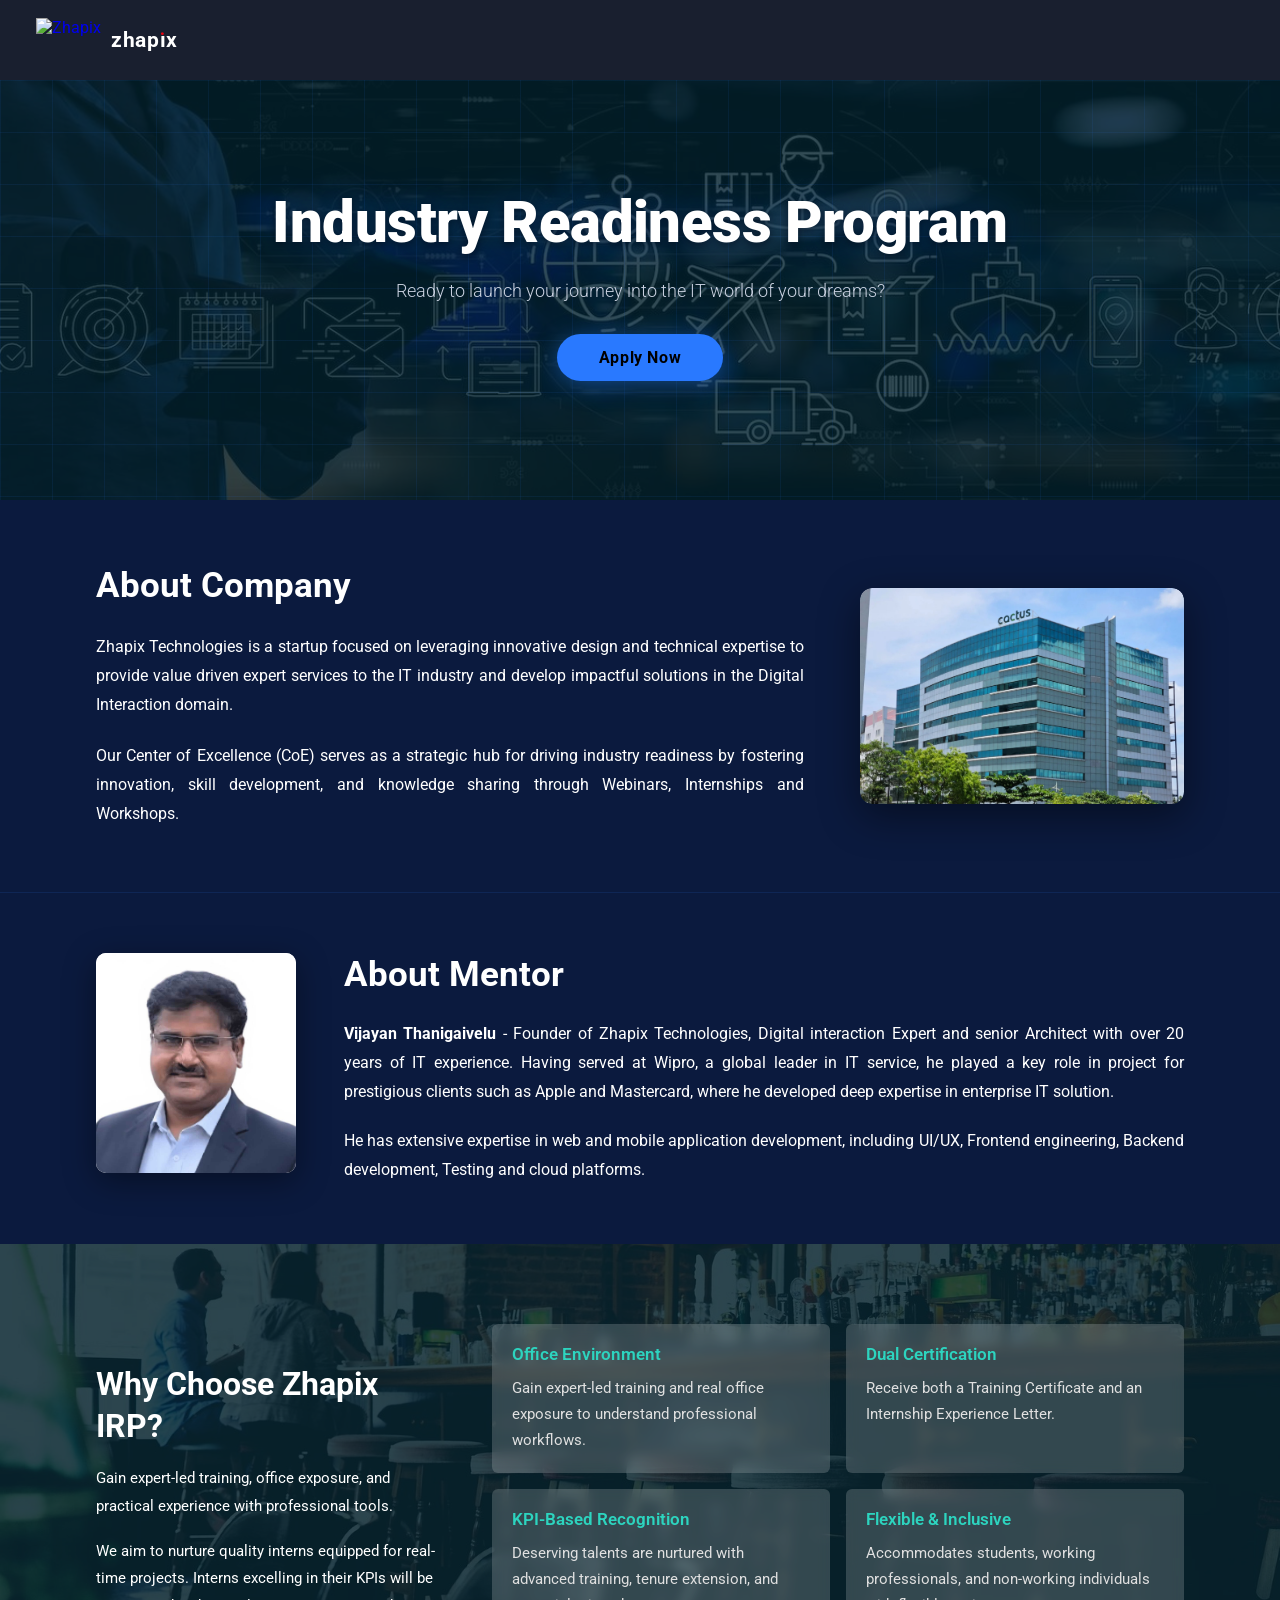
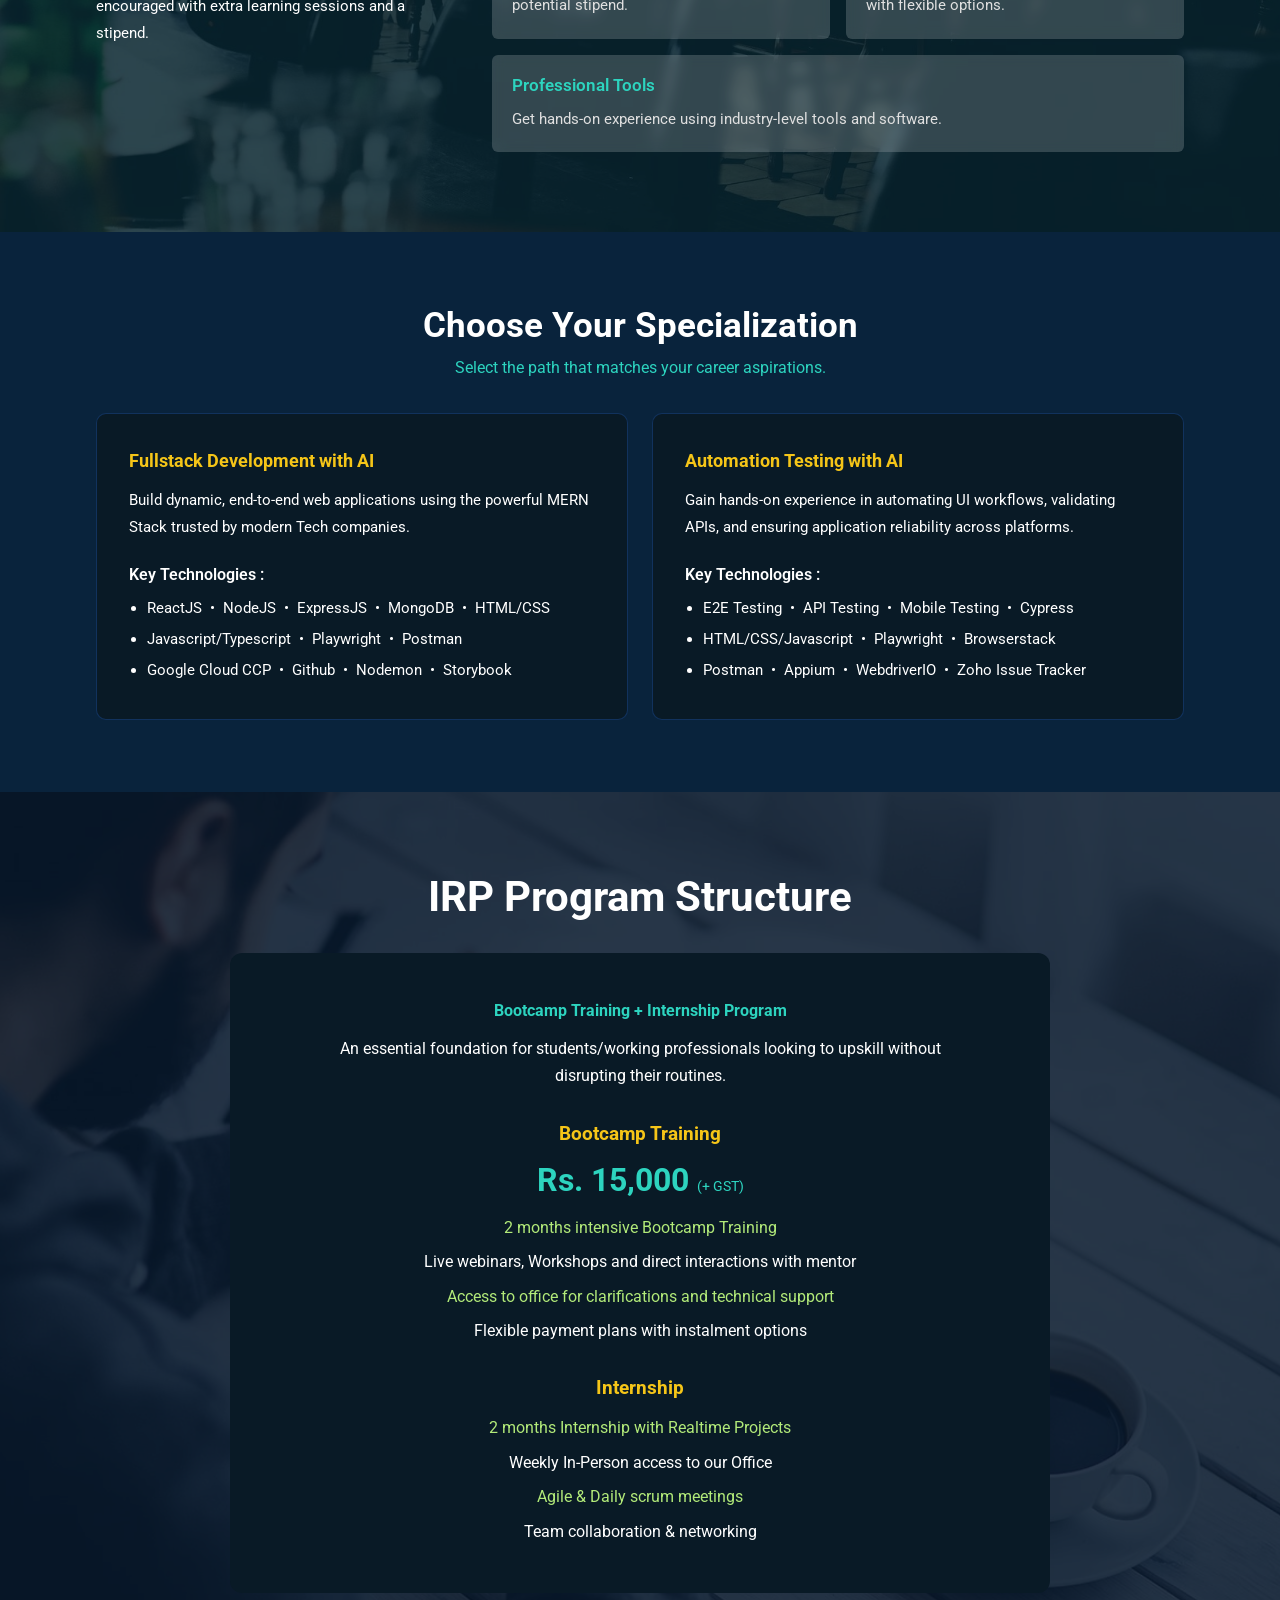
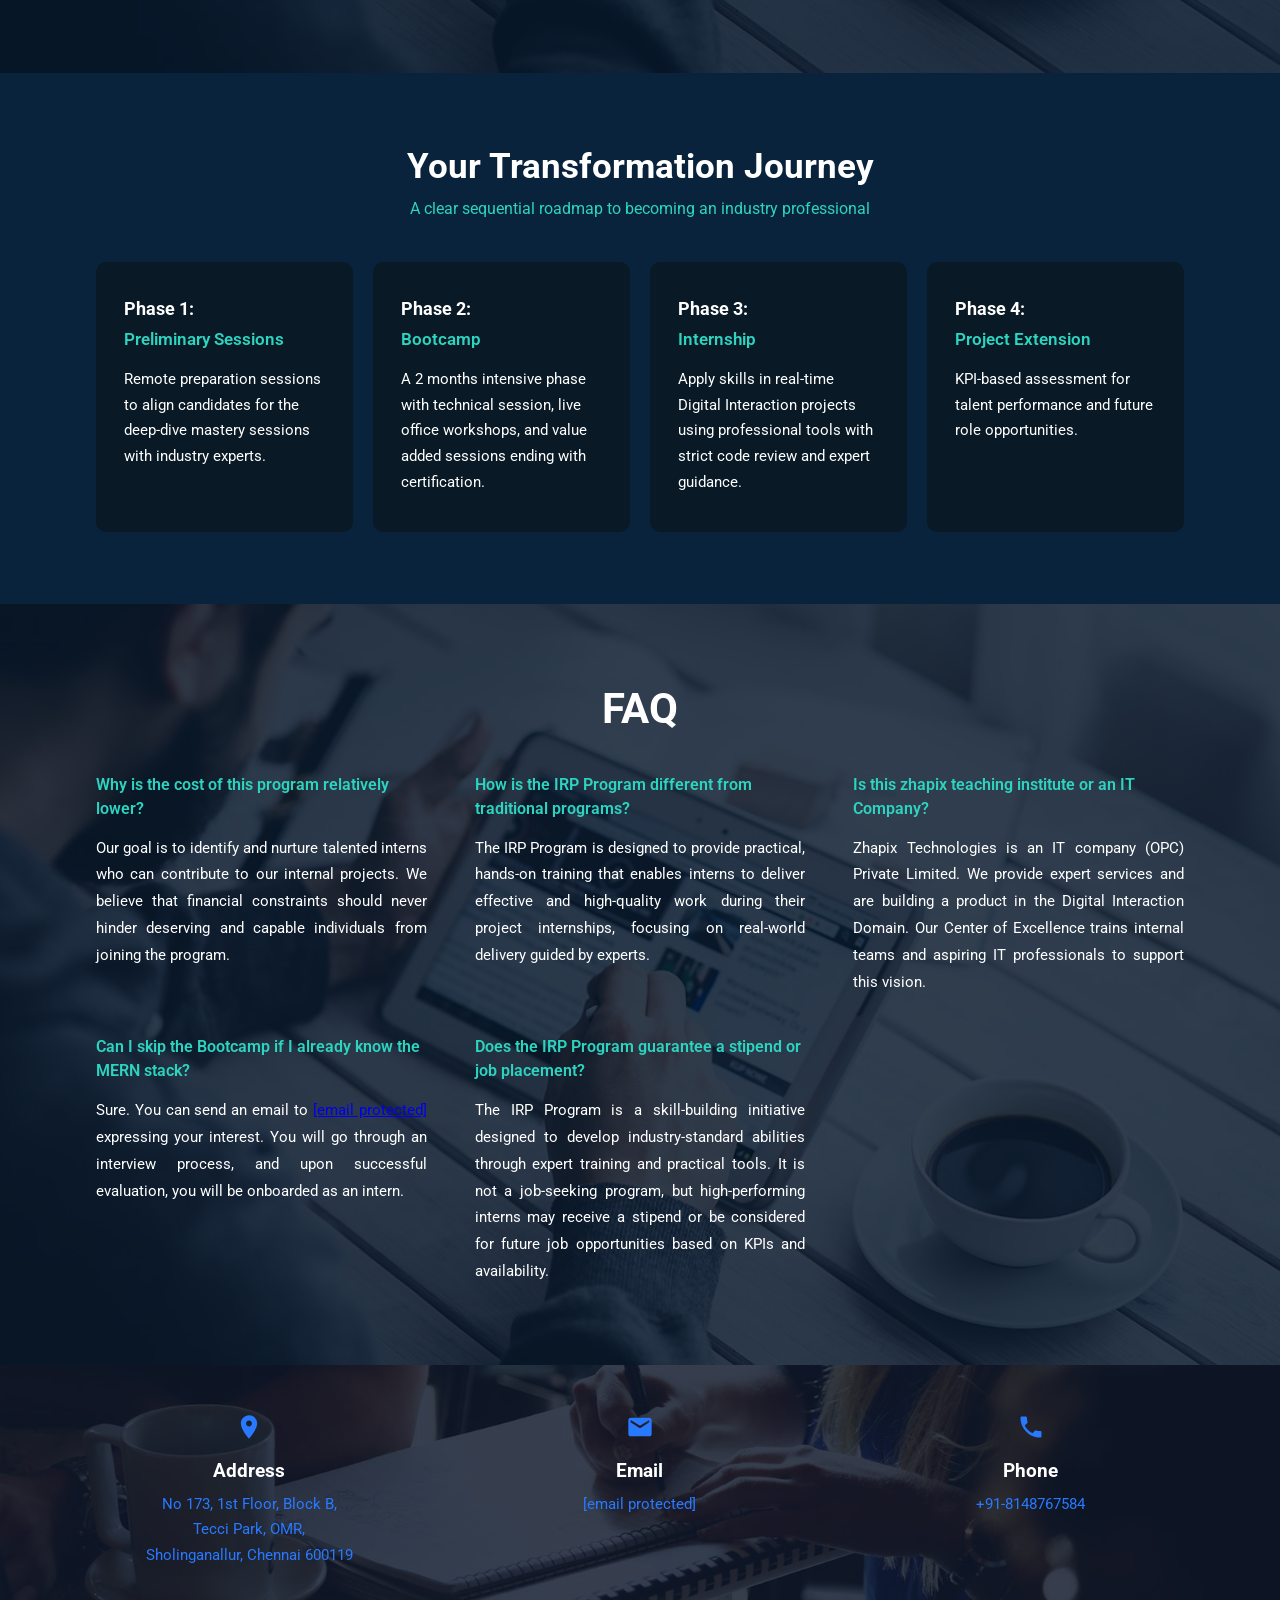
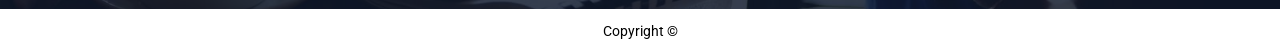
==== industry-readiness-local.html @ 176d6eee "added forms and login button" ====
<!DOCTYPE html>
<html lang="en">
<head>
  <meta charset="UTF-8" />
  <meta name="viewport" content="width=device-width, initial-scale=1.0"/>
  <title>Industry Readiness Program – Zhapix</title>
  <link href="https://fonts.googleapis.com/css2?family=Roboto:wght@300;400;700;900&display=swap" rel="stylesheet"/>
  <style>
    *, *::before, *::after { box-sizing: border-box; margin: 0; padding: 0; }

    :root {
      --blue:        #2979FF;
      --blue-dark:   #1a5fd4;
      --blue-glow:   rgba(41, 121, 255, 0.45);
      --white:       #ffffff;
      --grey:        #c8d0df;
      --black:       #0a0e1a;
      --overlay:     rgba(6, 12, 30, 0.72);
    }

    body {
      font-family: 'Roboto', sans-serif;
      background: #ffffff;
      margin: 0;
      padding: 0;
    }

    /* ── HERO ── */
    .hero {
      position: relative;
      width: 100%;
      min-height: 420px;
      display: flex;
      flex-direction: column;
      overflow: hidden;
    }

    /* Background layer */
    .hero__bg {
      position: absolute;
      inset: 0;
      background-image: url('[data-uri]');
      background-size: cover;
      background-position: center;
      background-repeat: no-repeat;
      z-index: 0;
    }

    /* Gradient overlay */
    .hero__bg::after {
      content: '';
      position: absolute;
      inset: 0;
      background: rgba(3, 34, 45, 0.8);
    }

    /* Animated grid / circuit-board overlay */
    .hero__grid {
      position: absolute;
      inset: 0;
      background-image:
        linear-gradient(rgba(41,121,255,.08) 1px, transparent 1px),
        linear-gradient(90deg, rgba(41,121,255,.08) 1px, transparent 1px);
      background-size: 52px 52px;
      animation: gridDrift 18s linear infinite;
      z-index: 1;
    }
    @keyframes gridDrift {
      0%   { background-position: 0 0; }
      100% { background-position: 52px 52px; }
    }


    /* ── NAV BAR ── */
    .navbar {
      position: sticky;
      top: 0;
      z-index: 100;
      display: flex;
      align-items: center;
      padding: 18px 36px;
      background: rgba(6,12,30,.92);
      backdrop-filter: blur(10px);
      
    }

    .logo {
      display: flex;
      align-items: center;
      gap: 10px;
      text-decoration: none;
      animation: fadeInDown .7s ease both;
    }
    .logo__name {
      font-size: 1.3rem;
      font-weight: 700;
      color: #ffffff;
      letter-spacing: .03em;
    }
    .logo__name .logo__i {
      color: #ffffff;
      position: relative;
      display: inline-block;
    }
    .logo__name .logo__idot {
      position: absolute;
      top: -0.32em;
      left: 50%;
      transform: translateX(-50%);
      color: #e8000d;
      font-size: 0.75em;
      font-weight: 900;
      line-height: 1;
      font-style: normal;
    }


    /* ── HERO CONTENT ── */
    .hero__content {
      position: relative;
      z-index: 10;
      flex: 1;
      display: flex;
      flex-direction: column;
      align-items: center;
      justify-content: center;
      text-align: center;
      padding: 64px 24px 72px;
      gap: 20px;
    }

    .hero__title {
      font-size: clamp(2rem, 5vw, 3.6rem);
      font-weight: 900;
      color: var(--white);
      line-height: 1.12;
      letter-spacing: -.01em;
      max-width: 820px;
      animation: fadeInUp .8s .2s ease both;
      text-shadow: 0 0 40px rgba(41,121,255,.35), 0 2px 8px rgba(0,0,0,.6);
    }

    .hero__desc {
      font-size: clamp(.95rem, 2vw, 1.15rem);
      font-weight: 300;
      color: var(--grey);
      max-width: 560px;
      line-height: 1.65;
      animation: fadeInUp .8s .4s ease both;
    }

    /* ── BUTTON ── */
    .btn-apply {
      display: inline-block;
      margin-top: 8px;
      padding: 14px 42px;
      background: var(--blue);
      color: #000;
      font-family: 'Roboto', sans-serif;
      font-size: 1rem;
      font-weight: 700;
      letter-spacing: .04em;
      border: none;
      border-radius: 50px;
      cursor: pointer;
      text-decoration: none;
      position: relative;
      overflow: hidden;
      box-shadow: 0 4px 24px var(--blue-glow);
      animation: fadeInUp .8s .6s ease both;
      transition: background .25s, box-shadow .25s, transform .18s;
    }
    .btn-apply::before {
      content: '';
      position: absolute;
      inset: 0;
      background: linear-gradient(120deg, rgba(255,255,255,.18) 0%, transparent 60%);
      opacity: 0;
      transition: opacity .25s;
    }
    .btn-apply:hover {
      background: var(--blue-dark);
      box-shadow: 0 6px 36px rgba(41,121,255,.65);
      transform: translateY(-2px) scale(1.03);
    }
    .btn-apply:hover::before { opacity: 1; }
    .btn-apply:active        { transform: scale(.97); }

    /* ── KEYFRAMES ── */
    @keyframes fadeInDown {
      from { opacity:0; transform:translateY(-20px); }
      to   { opacity:1; transform:translateY(0); }
    }
    @keyframes fadeInUp {
      from { opacity:0; transform:translateY(28px); }
      to   { opacity:1; transform:translateY(0); }
    }

    /* ── RESPONSIVE ── */
    @media (max-width: 600px) {
      .navbar          { padding: 14px 20px; }
      .hero__content   { padding: 48px 18px 60px; }
      .hero__title     { font-size: 1.9rem; }
      .btn-apply       { padding: 13px 34px; font-size: .95rem; }
    }
  
    /* ── ABOUT SECTION ── */
    .about {
      background: #0b1a3e;
      width: 100%;
      padding: 64px 0;
    }
    .about__container {
      max-width: 1200px;
      margin: 0 auto;
      padding: 0 56px;
      display: flex;
      align-items: center;
      gap: 56px;
    }
    .about__content {
      flex: 1.2;
      display: flex;
      flex-direction: column;
      gap: 22px;
      order: 1;
    }
    .about__image {
      flex: 0.55;
      border-radius: 12px;
      overflow: hidden;
      box-shadow: 0 12px 40px rgba(0,0,0,0.45);
      order: 2;
    }
    .about__image img {
      width: 100%;
      height: 100%;
      object-fit: cover;
      display: block;
      border-radius: 12px;
    }
    .about__title {
      font-family: 'Roboto', sans-serif;
      font-size: clamp(1.6rem, 3vw, 2.2rem);
      font-weight: 700;
      color: #ffffff;
      margin-bottom: 4px;
    }
    .about__para {
      font-family: 'Roboto', sans-serif;
      font-size: 0.98rem;
      font-weight: 400;
      color: #ffffff;
      line-height: 1.85;
      text-align: justify;
    }

    /* Tablet: image on top, text below */
    @media (max-width: 900px) {
      .about__container {
        flex-direction: column;
        padding: 0 32px;
        gap: 28px;
      }
      .about__image {
        order: 1;
        width: 100%;
        max-height: 320px;
      }
      .about__image img {
        max-height: 320px;
        object-position: center top;
      }
      .about__content {
        order: 2;
        width: 100%;
      }
      .about__title {
        text-align: center;
      }
      .about__para {
        text-align: left;
      }
    }

    /* Mobile */
    @media (max-width: 480px) {
      .about__container {
        padding: 0 20px;
        gap: 20px;
      }
      .about__image {
        max-height: 220px;
      }
      .about__image img {
        max-height: 220px;
      }
      .about__title {
        font-size: 1.4rem;
      }
      .about__para {
        font-size: 0.92rem;
      }
    }

  
    /* ── MENTOR SECTION ── */
    .mentor {
      background: #0b1a3e;
      width: 100%;
      padding: 60px 0;
      border-top: 1px solid rgba(41,121,255,.12);
    }
    .mentor__container {
      max-width: 1200px;
      margin: 0 auto;
      padding: 0 56px;
      display: flex;
      align-items: flex-start;
      gap: 48px;
    }
    .mentor__image {
      flex: 0 0 200px;
      width: 200px;
      height: 220px;
      border-radius: 10px;
      overflow: hidden;
      box-shadow: 0 8px 32px rgba(0,0,0,0.4);
      background: #fff;
    }
    .mentor__image img {
      width: 100%;
      height: 100%;
      object-fit: cover;
      object-position: center top;
      display: block;
    }
    .mentor__content {
      flex: 1;
      display: flex;
      flex-direction: column;
      gap: 20px;
    }
    .mentor__title {
      font-family: 'Roboto', sans-serif;
      font-size: clamp(1.6rem, 3vw, 2.2rem);
      font-weight: 700;
      color: #ffffff;
      margin-bottom: 4px;
    }
    .mentor__para {
      font-family: 'Roboto', sans-serif;
      font-size: 0.98rem;
      font-weight: 400;
      color: #ffffff;
      line-height: 1.85;
      text-align: justify;
    }
    .mentor__para strong {
      font-weight: 700;
      color: #ffffff;
    }
    @media (max-width: 900px) {
      .mentor__container {
        flex-direction: column;
        padding: 0 32px;
        align-items: center;
        gap: 28px;
      }
      .mentor__image {
        flex: 0 0 180px;
        width: 180px;
        height: 200px;
      }
      .mentor__title {
        text-align: center;
      }
      .mentor__para {
        text-align: left;
      }
    }
    @media (max-width: 480px) {
      .mentor__container {
        padding: 0 20px;
      }
      .mentor__image {
        flex: 0 0 150px;
        width: 150px;
        height: 170px;
      }
    }

  
    /* ── WHY CHOOSE SECTION ── */
    .why {
      position: relative;
      width: 100%;
      padding: 80px 0;
      overflow: hidden;
    }
    .why__bg {
      position: absolute;
      inset: 0;
      background-size: cover;
      background-position: center;
      background-repeat: no-repeat;
      z-index: 0;
    }
    .why__overlay {
      position: absolute;
      inset: 0;
      background: rgba(3, 34, 45, 0.82);
      z-index: 1;
    }
    .why__container {
      position: relative;
      z-index: 2;
      max-width: 1200px;
      margin: 0 auto;
      padding: 0 56px;
      display: flex;
      align-items: flex-start;
      gap: 56px;
    }
    .why__left {
      flex: 0 0 340px;
      display: flex;
      flex-direction: column;
      gap: 18px;
      padding-top: 40px;
    }
    .why__title {
      font-family: 'Roboto', sans-serif;
      font-size: clamp(1.5rem, 2.5vw, 2rem);
      font-weight: 700;
      color: #ffffff;
      line-height: 1.3;
    }
    .why__para {
      font-family: 'Roboto', sans-serif;
      font-size: 0.95rem;
      font-weight: 400;
      color: #ffffff;
      line-height: 1.8;
    }
    .why__grid {
      flex: 1;
      display: grid;
      grid-template-columns: 1fr 1fr;
      gap: 16px;
    }
    .why__card {
      background-color: rgba(255, 255, 255, 0.18);
      background-image: unset;
      border-color: transparent;
      backdrop-filter: blur(6px);
      border-radius: 6px;
      padding: 20px;
      display: flex;
      flex-direction: column;
      gap: 12px;
    }
    .why__card--wide {
      grid-column: 1 / -1;
    }
    .why__card-title {
      font-family: 'Roboto', sans-serif;
      font-size: 1.05rem;
      font-weight: 600;
      color: #2dd4bf;
    }
    .why__card-text {
      font-family: 'Roboto', sans-serif;
      font-size: 0.92rem;
      font-weight: 400;
      color: #e0e0e0;
      line-height: 1.75;
    }

    @media (max-width: 900px) {
      .why__container {
        flex-direction: column;
        padding: 0 32px;
        gap: 36px;
      }
      .why__left {
        flex: none;
        width: 100%;
        padding-top: 0;
      }
      .why__grid {
        width: 100%;
      }
    }
    @media (max-width: 480px) {
      .why__container { padding: 0 20px; }
      .why__grid { grid-template-columns: 1fr; }
      .why__card--wide { grid-column: 1; }
    }

  
    /* ── SPECIALIZATION SECTION ── */
    .spec {
      background: rgb(9, 35, 60);
      width: 100%;
      padding: 72px 0;
      border-top: none;
    }
    .spec__container {
      max-width: 1200px;
      margin: 0 auto;
      padding: 0 56px;
      display: flex;
      flex-direction: column;
      align-items: center;
      gap: 12px;
    }
    .spec__title {
      font-family: 'Roboto', sans-serif;
      font-size: clamp(1.6rem, 3vw, 2.2rem);
      font-weight: 700;
      color: #ffffff;
      text-align: center;
    }
    .spec__subtitle {
      font-family: 'Roboto', sans-serif;
      font-size: 1rem;
      font-weight: 400;
      color: #2dd4bf;
      text-align: center;
      margin-bottom: 24px;
    }
    .spec__grid {
      width: 100%;
      display: grid;
      grid-template-columns: 1fr 1fr;
      gap: 24px;
    }
    .spec__card {
      background-color: #091A26;
      background-image: unset;
      background-size: cover;
      background-position: center;
      background-repeat: no-repeat;
      border: 1px solid rgba(41,121,255,.25);
      border-radius: 10px;
      padding: 36px 32px;
      display: flex;
      flex-direction: column;
      gap: 16px;
    }
    .spec__card-title {
      font-family: 'Roboto', sans-serif;
      font-size: 1.15rem;
      font-weight: 700;
      color: #f5c518;
    }
    .spec__card-desc {
      font-family: 'Roboto', sans-serif;
      font-size: 0.95rem;
      font-weight: 400;
      color: #ffffff;
      line-height: 1.75;
    }
    .spec__tech {
      margin-top: 8px;
    }
    .spec__tech-label {
      font-family: 'Roboto', sans-serif;
      font-size: 0.98rem;
      font-weight: 600;
      color: #ffffff;
      margin-bottom: 12px;
    }
    .spec__tech-list {
      list-style: disc;
      padding-left: 18px;
      margin: 0;
      display: flex;
      flex-direction: column;
      gap: 6px;
    }
    .spec__tech-list li {
      font-family: 'Roboto', sans-serif;
      font-size: 0.92rem;
      font-weight: 400;
      color: #ffffff;
      line-height: 1.7;
      display: list-item;
    }

    @media (max-width: 900px) {
      .spec__container { padding: 0 32px; }
      .spec__grid { grid-template-columns: 1fr; }
    }
    @media (max-width: 480px) {
      .spec__container { padding: 0 20px; }
      .spec__card { padding: 24px 20px; }
    }

  
    /* ── IRP PROGRAM STRUCTURE SECTION ── */
    .irp {
      position: relative;
      width: 100%;
      padding: 80px 0;
      overflow: hidden;
    }
    .irp__bg {
      position: absolute;
      inset: 0;
      background-size: cover;
      background-position: center;
      background-repeat: no-repeat;
      z-index: 0;
    }
    .irp__overlay {
      position: absolute;
      inset: 0;
      background: rgba(3, 20, 40, 0.85);
      z-index: 1;
    }
    .irp__container {
      position: relative;
      z-index: 2;
      max-width: 900px;
      margin: 0 auto;
      padding: 0 40px;
      display: flex;
      flex-direction: column;
      align-items: center;
      gap: 32px;
    }
    .irp__title {
      font-family: 'Roboto', sans-serif;
      font-size: clamp(1.8rem, 3.5vw, 2.6rem);
      font-weight: 700;
      color: #ffffff;
      text-align: center;
    }
    .irp__card {
      width: 100%;
      background-color: #091A26;
      border-radius: 12px;
      padding: 48px 56px;
      display: flex;
      flex-direction: column;
      align-items: center;
      gap: 16px;
      text-align: center;
    }
    .irp__tag {
      font-family: 'Roboto', sans-serif;
      font-size: 1rem;
      font-weight: 700;
      color: #2dd4bf;
    }
    .irp__desc {
      font-family: 'Roboto', sans-serif;
      font-size: 0.97rem;
      font-weight: 400;
      color: #ffffff;
      line-height: 1.75;
      max-width: 640px;
    }
    .irp__sub {
      font-family: 'Roboto', sans-serif;
      font-size: 1.2rem;
      font-weight: 700;
      color: #f5c518;
      margin-top: 16px;
    }
    .irp__price {
      font-family: 'Roboto', sans-serif;
      font-size: 2rem;
      font-weight: 700;
      color: #2dd4bf;
    }
    .irp__gst {
      font-size: 0.85rem;
      font-weight: 400;
      color: #2dd4bf;
    }
    .irp__list {
      list-style: none;
      padding: 0;
      margin: 0;
      display: flex;
      flex-direction: column;
      gap: 8px;
      width: 100%;
    }
    .irp__list li {
      font-family: 'Roboto', sans-serif;
      font-size: 0.97rem;
      font-weight: 400;
      line-height: 1.7;
      text-align: center;
    }
    .irp__item--teal { color: rgb(178, 234, 121); }
    .irp__item--white { color: #ffffff; }

    @media (max-width: 768px) {
      .irp__card { padding: 32px 24px; }
      .irp__price { font-size: 1.6rem; }
    }
    @media (max-width: 480px) {
      .irp__container { padding: 0 16px; }
      .irp__card { padding: 24px 16px; }
    }

  
    /* ── TRANSFORMATION JOURNEY SECTION ── */
    .journey {
      background: rgb(9, 35, 60);
      width: 100%;
      padding: 72px 0;
      border-top: none;
    }
    .journey__container {
      max-width: 1200px;
      margin: 0 auto;
      padding: 0 56px;
      display: flex;
      flex-direction: column;
      align-items: center;
      gap: 12px;
    }
    .journey__title {
      font-family: 'Roboto', sans-serif;
      font-size: clamp(1.6rem, 3vw, 2.2rem);
      font-weight: 700;
      color: #ffffff;
      text-align: center;
    }
    .journey__subtitle {
      font-family: 'Roboto', sans-serif;
      font-size: 1rem;
      font-weight: 400;
      color: #2dd4bf;
      text-align: center;
      margin-bottom: 32px;
    }
    .journey__grid {
      width: 100%;
      display: grid;
      grid-template-columns: repeat(4, 1fr);
      gap: 20px;
    }
    .journey__card {
      background-color: #091A26;
      border-radius: 10px;
      padding: 36px 28px;
      display: flex;
      flex-direction: column;
      gap: 10px;
    }
    .journey__phase {
      font-family: 'Roboto', sans-serif;
      font-size: 1.15rem;
      font-weight: 700;
      color: #ffffff;
    }
    .journey__phase-name {
      font-family: 'Roboto', sans-serif;
      font-size: 1.05rem;
      font-weight: 600;
      color: #2dd4bf;
    }
    .journey__phase-desc {
      font-family: 'Roboto', sans-serif;
      font-size: 0.92rem;
      font-weight: 400;
      color: #ffffff;
      line-height: 1.75;
      margin-top: 8px;
    }

    @media (max-width: 1024px) {
      .journey__grid { grid-template-columns: 1fr; }
      .journey__container { padding: 0 32px; }
    }
    @media (max-width: 480px) {
      .journey__container { padding: 0 16px; }
      .journey__card { padding: 24px 16px; }
    }

  
    /* ── FAQ SECTION ── */
    .faq {
      position: relative;
      width: 100%;
      padding: 80px 0;
      overflow: hidden;
    }
    .faq__bg {
      position: absolute;
      inset: 0;
      background-size: cover;
      background-position: center;
      background-repeat: no-repeat;
      z-index: 0;
    }
    .faq__overlay {
      position: absolute;
      inset: 0;
      background: rgba(3, 20, 40, 0.82);
      z-index: 1;
    }
    .faq__container {
      position: relative;
      z-index: 2;
      max-width: 1200px;
      margin: 0 auto;
      padding: 0 56px;
      display: flex;
      flex-direction: column;
      align-items: center;
      gap: 40px;
    }
    .faq__title {
      font-family: 'Roboto', sans-serif;
      font-size: clamp(1.8rem, 3.5vw, 2.6rem);
      font-weight: 700;
      color: #ffffff;
      text-align: center;
    }
    .faq__grid {
      width: 100%;
      display: grid;
      grid-template-columns: repeat(3, 1fr);
      gap: 40px 48px;
    }
    .faq__item {
      display: flex;
      flex-direction: column;
      gap: 14px;
    }
    .faq__q {
      font-family: 'Roboto', sans-serif;
      font-size: 1rem;
      font-weight: 600;
      color: #2dd4bf;
      line-height: 1.5;
    }
    .faq__a {
      font-family: 'Roboto', sans-serif;
      font-size: 0.93rem;
      font-weight: 400;
      color: #ffffff;
      line-height: 1.8;
      text-align: justify;
    }

    @media (max-width: 1024px) {
      .faq__grid { grid-template-columns: repeat(2, 1fr); }
      .faq__container { padding: 0 32px; }
    }
    @media (max-width: 600px) {
      .faq__grid { grid-template-columns: 1fr; }
      .faq__container { padding: 0 20px; }
    }

  
    /* ── FOOTER SECTION ── */
    .footer {
      position: relative;
      width: 100%;
      overflow: hidden;
      border-top: none;
      margin-top: 0;
      padding-top: 0;
      display: block;
      box-sizing: border-box;
    }
    .footer__bg {
      position: absolute;
      top: 0; left: 0; right: 0; bottom: 0;
      width: 100%;
      background-size: cover;
      background-position: center;
      background-repeat: no-repeat;
      z-index: 0;
    }
    .footer__overlay {
      position: absolute;
      top: 0; left: 0; right: 0; bottom: 0;
      width: 100%;
      background: rgba(5, 15, 35, 0.80);
      z-index: 1;
    }
    .footer__container {
      position: relative;
      z-index: 2;
      width: 100%;
      max-width: 100%;
      margin: 0 auto;
      padding: 48px 5% 40px;
      display: grid;
      grid-template-columns: repeat(3, 1fr);
      gap: 20px;
      text-align: center;
      box-sizing: border-box;
    }
    .footer__item {
      display: flex;
      flex-direction: column;
      align-items: center;
      gap: 10px;
    }
    .footer__icon {
      margin-bottom: 4px;
    }
    .footer__label {
      font-family: 'Roboto', sans-serif;
      font-size: 1.2rem;
      font-weight: 700;
      color: #ffffff;
    }
    .footer__text {
      font-family: 'Roboto', sans-serif;
      font-size: 0.92rem;
      font-weight: 400;
      color: #2979FF;
      line-height: 1.75;
    }
    .footer__link {
      color: #2979FF;
      text-decoration: none;
    }
    .footer__link:hover { text-decoration: underline; }
    .footer__copy {
      position: relative;
      z-index: 2;
      background: #ffffff;
      text-align: center;
      padding: 14px 16px;
      font-family: 'Roboto', sans-serif;
      font-size: 0.88rem;
      color: #000000;
      border-top: none;
      margin: 0;
      display: block;
      width: 100%;
    }

    /* ── STICKY MESSAGE BUTTON ── */
    .sticky__msg {
      position: fixed !important;
      bottom: 24px !important;
      right: 24px !important;
      z-index: 99999 !important;
      width: 52px !important;
      height: 52px !important;
      background: #2979FF !important;
      border-radius: 50% !important;
      display: flex !important;
      align-items: center !important;
      justify-content: center !important;
      box-shadow: 0 4px 20px rgba(41,121,255,.7) !important;
      text-decoration: none !important;
      transition: background .25s, transform .2s !important;
      visibility: visible !important;
      opacity: 1 !important;
      cursor: pointer !important;
    }
    .sticky__msg:hover {
      background: #1565c0 !important;
      transform: scale(1.1) !important;
    }
    .sticky__msg svg {
      width: 28px !important;
      height: 28px !important;
      fill: #ffffff !important;
      display: block !important;
    }

    @media (max-width: 768px) {
      .footer__container {
        grid-template-columns: 1fr;
        padding: 40px 24px 32px;
      }
    }

  
    /* ── SECTION GAP FIX ── */
    *, *::before, *::after { box-sizing: border-box; }
    section { display: block; margin: 0; }
    footer { display: block; margin: 0; }

  </style>
</head>
<body>

<!-- Navigation -->
  <nav class="navbar">
    <a href="#" class="logo" aria-label="Zhapix Home">
      <img src="logo.png" alt="Zhapix" style="height:44px;width:auto;" /><span class="logo__name">zhap<span class="logo__i">&#x131;<span class="logo__idot">.</span></span>x</span>
    </a>
  </nav>

<section class="hero">

  <!-- Layered background -->
  <div class="hero__bg"></div>
  <div class="hero__grid"></div>

  <!-- Hero Content -->
  <div class="hero__content">
    <h1 class="hero__title">Industry Readiness Program</h1>
    <p class="hero__desc">Ready to launch your journey into the IT world of your dreams?</p>
    <a href="#" class="btn-apply" role="button">Apply Now</a>
  </div>

</section>

<script>
  // Subtle parallax on mouse move
  const grid = document.querySelector('.hero__grid');

  document.querySelector('.hero').addEventListener('mousemove', e => {
    const { innerWidth: w, innerHeight: h } = window;
    const dx = (e.clientX / w - .5) * 14;
    const dy = (e.clientY / h - .5) * 10;
    grid.style.transform  = `translate(${dx * .4}px, ${dy * .4}px)`;
  });

  document.querySelector('.hero').addEventListener('mouseleave', () => {
    grid.style.transform  = 'translate(0,0)';
  });
</script>


<!-- ── ABOUT COMPANY SECTION ── -->
<section class="about">
  <div class="about__container">
    <div class="about__content">
      <h2 class="about__title">About Company</h2>
      <p class="about__para">
        Zhapix Technologies is a startup focused on leveraging innovative design and technical expertise to
        provide value driven expert services to the IT industry and develop impactful solutions in the Digital
        Interaction domain.
      </p>
      <p class="about__para">
        Our Center of Excellence (CoE) serves as a strategic hub for driving industry readiness by fostering
        innovation, skill development, and knowledge sharing through Webinars, Internships and Workshops.
      </p>
    </div>
    <div class="about__image">
      <img src="about-building.png" alt="Zhapix Office Building" />
    </div>
  </div>
</section>


<!-- ── ABOUT MENTOR SECTION ── -->
<section class="mentor">
  <div class="mentor__container">
    <div class="mentor__image">
      <img src="mentor-photo.png" alt="Vijayan Thanigaivelu" />
    </div>
    <div class="mentor__content">
      <h2 class="mentor__title">About Mentor</h2>
      <p class="mentor__para">
        <strong>Vijayan Thanigaivelu</strong> - Founder of Zhapix Technologies, Digital interaction Expert and senior Architect
        with over 20 years of IT experience. Having served at Wipro, a global leader in IT service, he played a
        key role in project for prestigious clients such as Apple and Mastercard, where he developed deep
        expertise in enterprise IT solution.
      </p>
      <p class="mentor__para">
        He has extensive expertise in web and mobile application development, including UI/UX, Frontend
        engineering, Backend development, Testing and cloud platforms.
      </p>
    </div>
  </div>
</section>


<!-- ── WHY CHOOSE SECTION ── -->
<section class="why">
  <div class="why__bg" style="background-image: url('why-bg.png');"></div>
  <div class="why__overlay"></div>
  <div class="why__container">

    <!-- Left: Title + Description -->
    <div class="why__left">
      <h2 class="why__title">Why Choose Zhapix IRP?</h2>
      <p class="why__para">Gain expert-led training, office exposure, and practical experience with professional tools.</p>
      <p class="why__para">We aim to nurture quality interns equipped for real-time projects. Interns excelling in their KPIs will be encouraged with extra learning sessions and a stipend.</p>
    </div>

    <!-- Right: Cards Grid -->
    <div class="why__grid">
      <div class="why__card">
        <h3 class="why__card-title">Office Environment</h3>
        <p class="why__card-text">Gain expert-led training and real office exposure to understand professional workflows.</p>
      </div>
      <div class="why__card">
        <h3 class="why__card-title">Dual Certification</h3>
        <p class="why__card-text">Receive both a Training Certificate and an Internship Experience Letter.</p>
      </div>
      <div class="why__card">
        <h3 class="why__card-title">KPI-Based Recognition</h3>
        <p class="why__card-text">Deserving talents are nurtured with advanced training, tenure extension, and potential stipend.</p>
      </div>
      <div class="why__card">
        <h3 class="why__card-title">Flexible &amp; Inclusive</h3>
        <p class="why__card-text">Accommodates students, working professionals, and non-working individuals with flexible options.</p>
      </div>
      <div class="why__card why__card--wide">
        <h3 class="why__card-title">Professional Tools</h3>
        <p class="why__card-text">Get hands-on experience using industry-level tools and software.</p>
      </div>
    </div>

  </div>
</section>


<!-- ── SPECIALIZATION SECTION ── -->
<section class="spec">
  <div class="spec__container">
    <h2 class="spec__title">Choose Your Specialization</h2>
    <p class="spec__subtitle">Select the path that matches your career aspirations.</p>

    <div class="spec__grid">

      <!-- Card 1 -->
      <div class="spec__card">
        <h3 class="spec__card-title">Fullstack Development with AI</h3>
        <p class="spec__card-desc">Build dynamic, end-to-end web applications using the powerful MERN Stack trusted by modern Tech companies.</p>
        <div class="spec__tech">
          <p class="spec__tech-label">Key Technologies :</p>
          <ul class="spec__tech-list">
            <li>ReactJS &nbsp;•&nbsp; NodeJS &nbsp;•&nbsp; ExpressJS &nbsp;•&nbsp; MongoDB &nbsp;•&nbsp; HTML/CSS</li>
            <li>Javascript/Typescript &nbsp;•&nbsp; Playwright &nbsp;•&nbsp; Postman</li>
            <li>Google Cloud CCP &nbsp;•&nbsp; Github &nbsp;•&nbsp; Nodemon &nbsp;•&nbsp; Storybook</li>
          </ul>
        </div>
      </div>

      <!-- Card 2 -->
      <div class="spec__card">
        <h3 class="spec__card-title">Automation Testing with AI</h3>
        <p class="spec__card-desc">Gain hands-on experience in automating UI workflows, validating APIs, and ensuring application reliability across platforms.</p>
        <div class="spec__tech">
          <p class="spec__tech-label">Key Technologies :</p>
          <ul class="spec__tech-list">
            <li>E2E Testing &nbsp;•&nbsp; API Testing &nbsp;•&nbsp; Mobile Testing &nbsp;•&nbsp; Cypress</li>
            <li>HTML/CSS/Javascript &nbsp;•&nbsp; Playwright &nbsp;•&nbsp; Browserstack</li>
            <li>Postman &nbsp;•&nbsp; Appium &nbsp;•&nbsp; WebdriverIO &nbsp;•&nbsp; Zoho Issue Tracker</li>
          </ul>
        </div>
      </div>

    </div>
  </div>
</section>


<!-- ── IRP PROGRAM STRUCTURE SECTION ── -->
<section class="irp">
  <div class="irp__bg" style="background-image: url('irp-bg.png');"></div>
  <div class="irp__overlay"></div>
  <div class="irp__container">
    <h2 class="irp__title">IRP Program Structure</h2>

    <div class="irp__card">
      <!-- Header -->
      <p class="irp__tag">Bootcamp Training + Internship Program</p>
      <p class="irp__desc">An essential foundation for students/working professionals looking to upskill without disrupting their routines.</p>

      <!-- Bootcamp -->
      <h3 class="irp__sub">Bootcamp Training</h3>
      <p class="irp__price">Rs. 15,000 <span class="irp__gst">(+ GST)</span></p>
      <ul class="irp__list">
        <li class="irp__item--teal">2 months intensive Bootcamp Training</li>
        <li class="irp__item--white">Live webinars, Workshops and direct interactions with mentor</li>
        <li class="irp__item--teal">Access to office for clarifications and technical support</li>
        <li class="irp__item--white">Flexible payment plans with instalment options</li>
      </ul>

      <!-- Internship -->
      <h3 class="irp__sub">Internship</h3>
      <ul class="irp__list">
        <li class="irp__item--teal">2 months Internship with Realtime Projects</li>
        <li class="irp__item--white">Weekly In-Person access to our Office</li>
        <li class="irp__item--teal">Agile &amp; Daily scrum meetings</li>
        <li class="irp__item--white">Team collaboration &amp; networking</li>
      </ul>
    </div>

  </div>
</section>


<!-- ── YOUR TRANSFORMATION JOURNEY SECTION ── -->
<section class="journey">
  <div class="journey__container">
    <h2 class="journey__title">Your Transformation Journey</h2>
    <p class="journey__subtitle">A clear sequential roadmap to becoming an industry professional</p>

    <div class="journey__grid">
      <div class="journey__card">
        <p class="journey__phase">Phase 1:</p>
        <p class="journey__phase-name">Preliminary Sessions</p>
        <p class="journey__phase-desc">Remote preparation sessions to align candidates for the deep-dive mastery sessions with industry experts.</p>
      </div>
      <div class="journey__card">
        <p class="journey__phase">Phase 2:</p>
        <p class="journey__phase-name">Bootcamp</p>
        <p class="journey__phase-desc">A 2 months intensive phase with technical session, live office workshops, and value added sessions ending with certification.</p>
      </div>
      <div class="journey__card">
        <p class="journey__phase">Phase 3:</p>
        <p class="journey__phase-name">Internship</p>
        <p class="journey__phase-desc">Apply skills in real-time Digital Interaction projects using professional tools with strict code review and expert guidance.</p>
      </div>
      <div class="journey__card">
        <p class="journey__phase">Phase 4:</p>
        <p class="journey__phase-name">Project Extension</p>
        <p class="journey__phase-desc">KPI-based assessment for talent performance and future role opportunities.</p>
      </div>
    </div>
  </div>
</section>


<!-- ── FAQ SECTION ── -->
<section class="faq">
  <div class="faq__bg" style="background-image: url('faq-bg.png');"></div>
  <div class="faq__overlay"></div>
  <div class="faq__container">
    <h2 class="faq__title">FAQ</h2>
    <div class="faq__grid">

      <div class="faq__item">
        <h3 class="faq__q">Why is the cost of this program relatively lower?</h3>
        <p class="faq__a">Our goal is to identify and nurture talented interns who can contribute to our internal projects. We believe that financial constraints should never hinder deserving and capable individuals from joining the program.</p>
      </div>

      <div class="faq__item">
        <h3 class="faq__q">How is the IRP Program different from traditional programs?</h3>
        <p class="faq__a">The IRP Program is designed to provide practical, hands-on training that enables interns to deliver effective and high-quality work during their project internships, focusing on real-world delivery guided by experts.</p>
      </div>

      <div class="faq__item">
        <h3 class="faq__q">Is this zhapix teaching institute or an IT Company?</h3>
        <p class="faq__a">Zhapix Technologies is an IT company (OPC) Private Limited. We provide expert services and are building a product in the Digital Interaction Domain. Our Center of Excellence trains internal teams and aspiring IT professionals to support this vision.</p>
      </div>

      <div class="faq__item">
        <h3 class="faq__q">Can I skip the Bootcamp if I already know the MERN stack?</h3>
        <p class="faq__a">Sure. You can send an email to <a href="/cdn-cgi/l/email-protection" class="__cf_email__" data-cfemail="b3dac1c39dd0dcddc7d2d0c7f3c9dbd2c3dacb9dd0dcde">[email&#160;protected]</a> expressing your interest. You will go through an interview process, and upon successful evaluation, you will be onboarded as an intern.</p>
      </div>

      <div class="faq__item">
        <h3 class="faq__q">Does the IRP Program guarantee a stipend or job placement?</h3>
        <p class="faq__a">The IRP Program is a skill-building initiative designed to develop industry-standard abilities through expert training and practical tools. It is not a job-seeking program, but high-performing interns may receive a stipend or be considered for future job opportunities based on KPIs and availability.</p>
      </div>

    </div>
  </div>
</section>


<!-- ── FOOTER SECTION ── -->
<footer class="footer" style="border-top:none;margin-top:0;">
  <div class="footer__bg" style="background-image: url('footer-bg.png');"></div>
  <div class="footer__overlay"></div>
  <div class="footer__container">

    <div class="footer__item">
      <div class="footer__icon">
        <svg xmlns="http://www.w3.org/2000/svg" width="28" height="28" fill="#2979FF" viewBox="0 0 24 24"><path d="M12 2C8.13 2 5 5.13 5 9c0 5.25 7 13 7 13s7-7.75 7-13c0-3.87-3.13-7-7-7zm0 9.5c-1.38 0-2.5-1.12-2.5-2.5S10.62 6.5 12 6.5s2.5 1.12 2.5 2.5S13.38 11.5 12 11.5z"/></svg>
      </div>
      <h3 class="footer__label">Address</h3>
      <p class="footer__text">No 173, 1st Floor, Block B,<br>Tecci Park, OMR,<br>Sholinganallur, Chennai 600119</p>
    </div>

    <div class="footer__item">
      <div class="footer__icon">
        <svg xmlns="http://www.w3.org/2000/svg" width="28" height="28" fill="#2979FF" viewBox="0 0 24 24"><path d="M20 4H4c-1.1 0-2 .9-2 2v12c0 1.1.9 2 2 2h16c1.1 0 2-.9 2-2V6c0-1.1-.9-2-2-2zm0 4-8 5-8-5V6l8 5 8-5v2z"/></svg>
      </div>
      <h3 class="footer__label">Email</h3>
      <p class="footer__text"><a href="/cdn-cgi/l/email-protection#137a61633d707c7d6772706753697b72637a6b3d707c7e" class="footer__link"><span class="__cf_email__" data-cfemail="d7bea5a7f9b4b8b9a3b6b4a397adbfb6a7beaff9b4b8ba">[email&#160;protected]</span></a></p>
    </div>

    <div class="footer__item">
      <div class="footer__icon">
        <svg xmlns="http://www.w3.org/2000/svg" width="28" height="28" fill="#2979FF" viewBox="0 0 24 24"><path d="M6.62 10.79a15.05 15.05 0 0 0 6.59 6.59l2.2-2.2a1 1 0 0 1 1.01-.24c1.12.37 2.33.57 3.58.57a1 1 0 0 1 1 1V20a1 1 0 0 1-1 1C10.61 21 3 13.39 3 4a1 1 0 0 1 1-1h3.5a1 1 0 0 1 1 1c0 1.25.2 2.46.57 3.58a1 1 0 0 1-.25 1.01l-2.2 2.2z"/></svg>
      </div>
      <h3 class="footer__label">Phone</h3>
      <p class="footer__text"><a href="tel:+918148767584" class="footer__link">+91-8148767584</a></p>
    </div>

  </div>
  <div class="footer__copy">
    <p>Copyright &copy
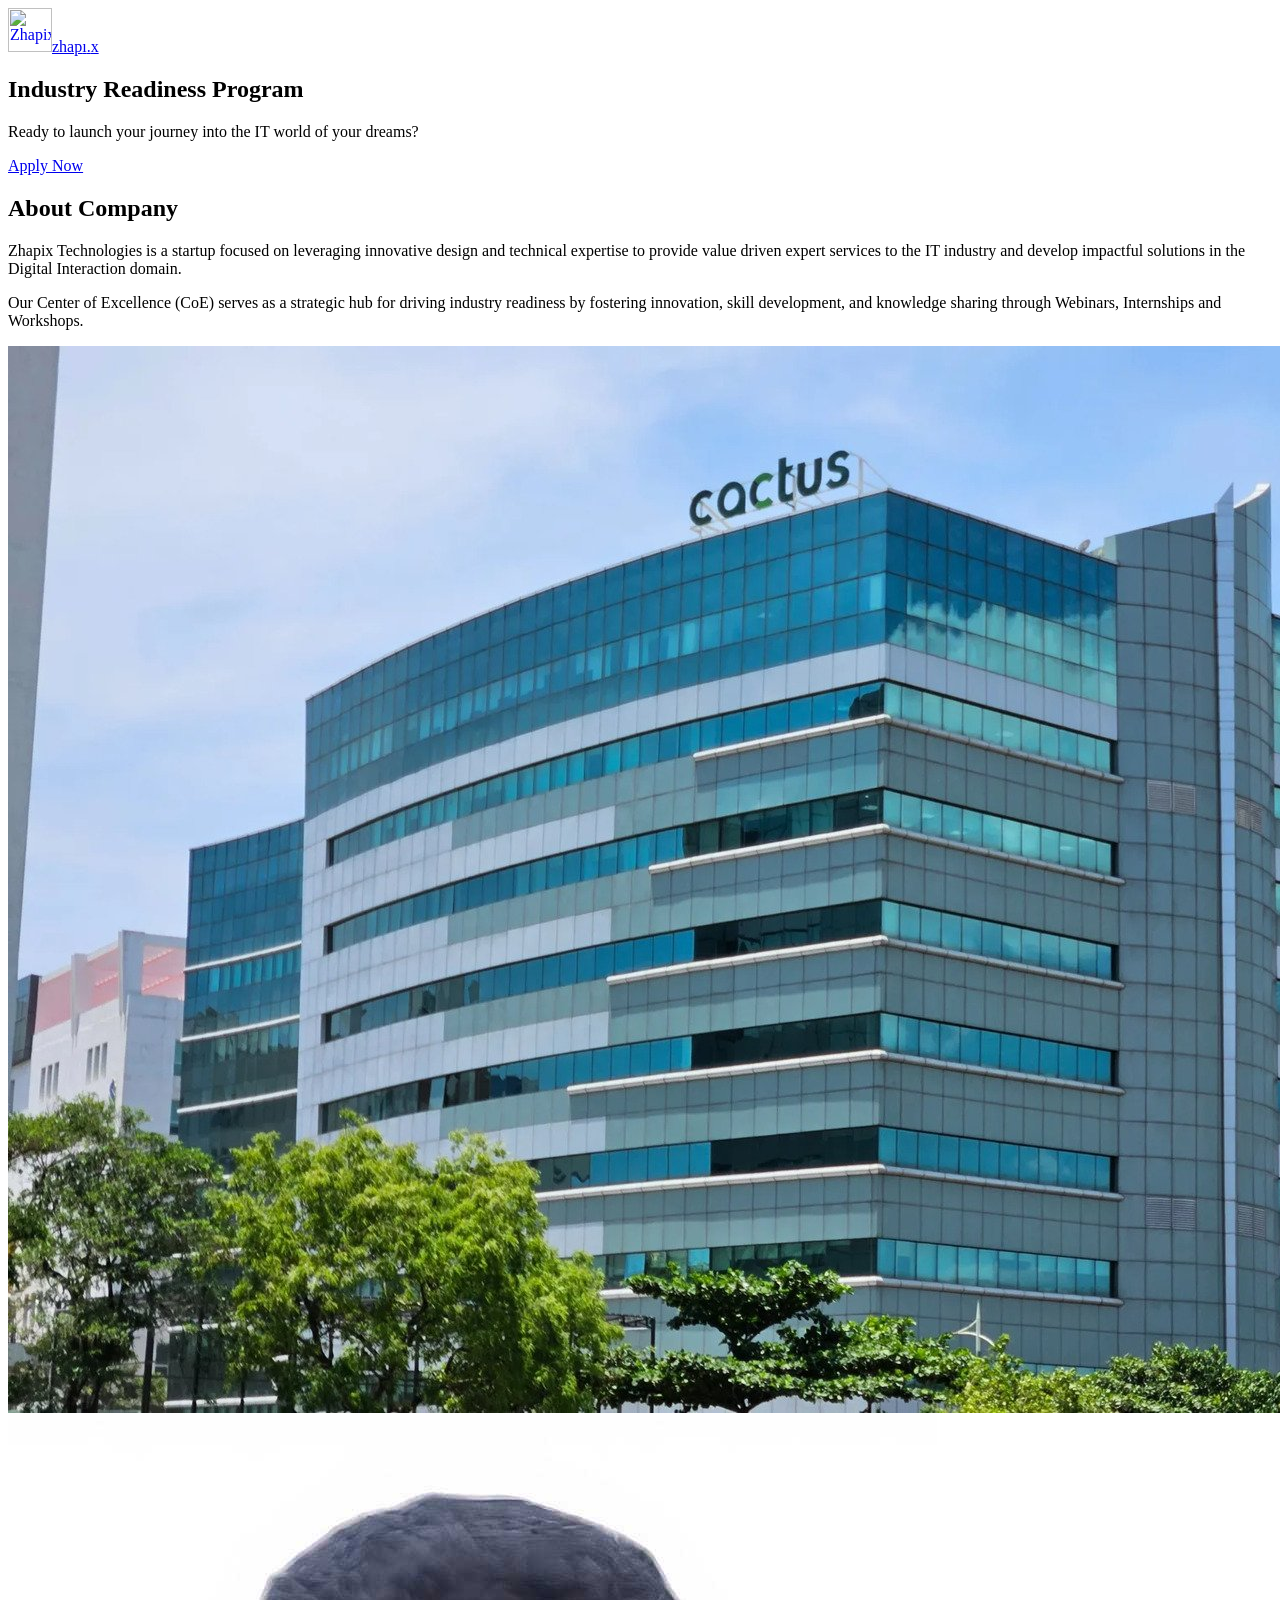
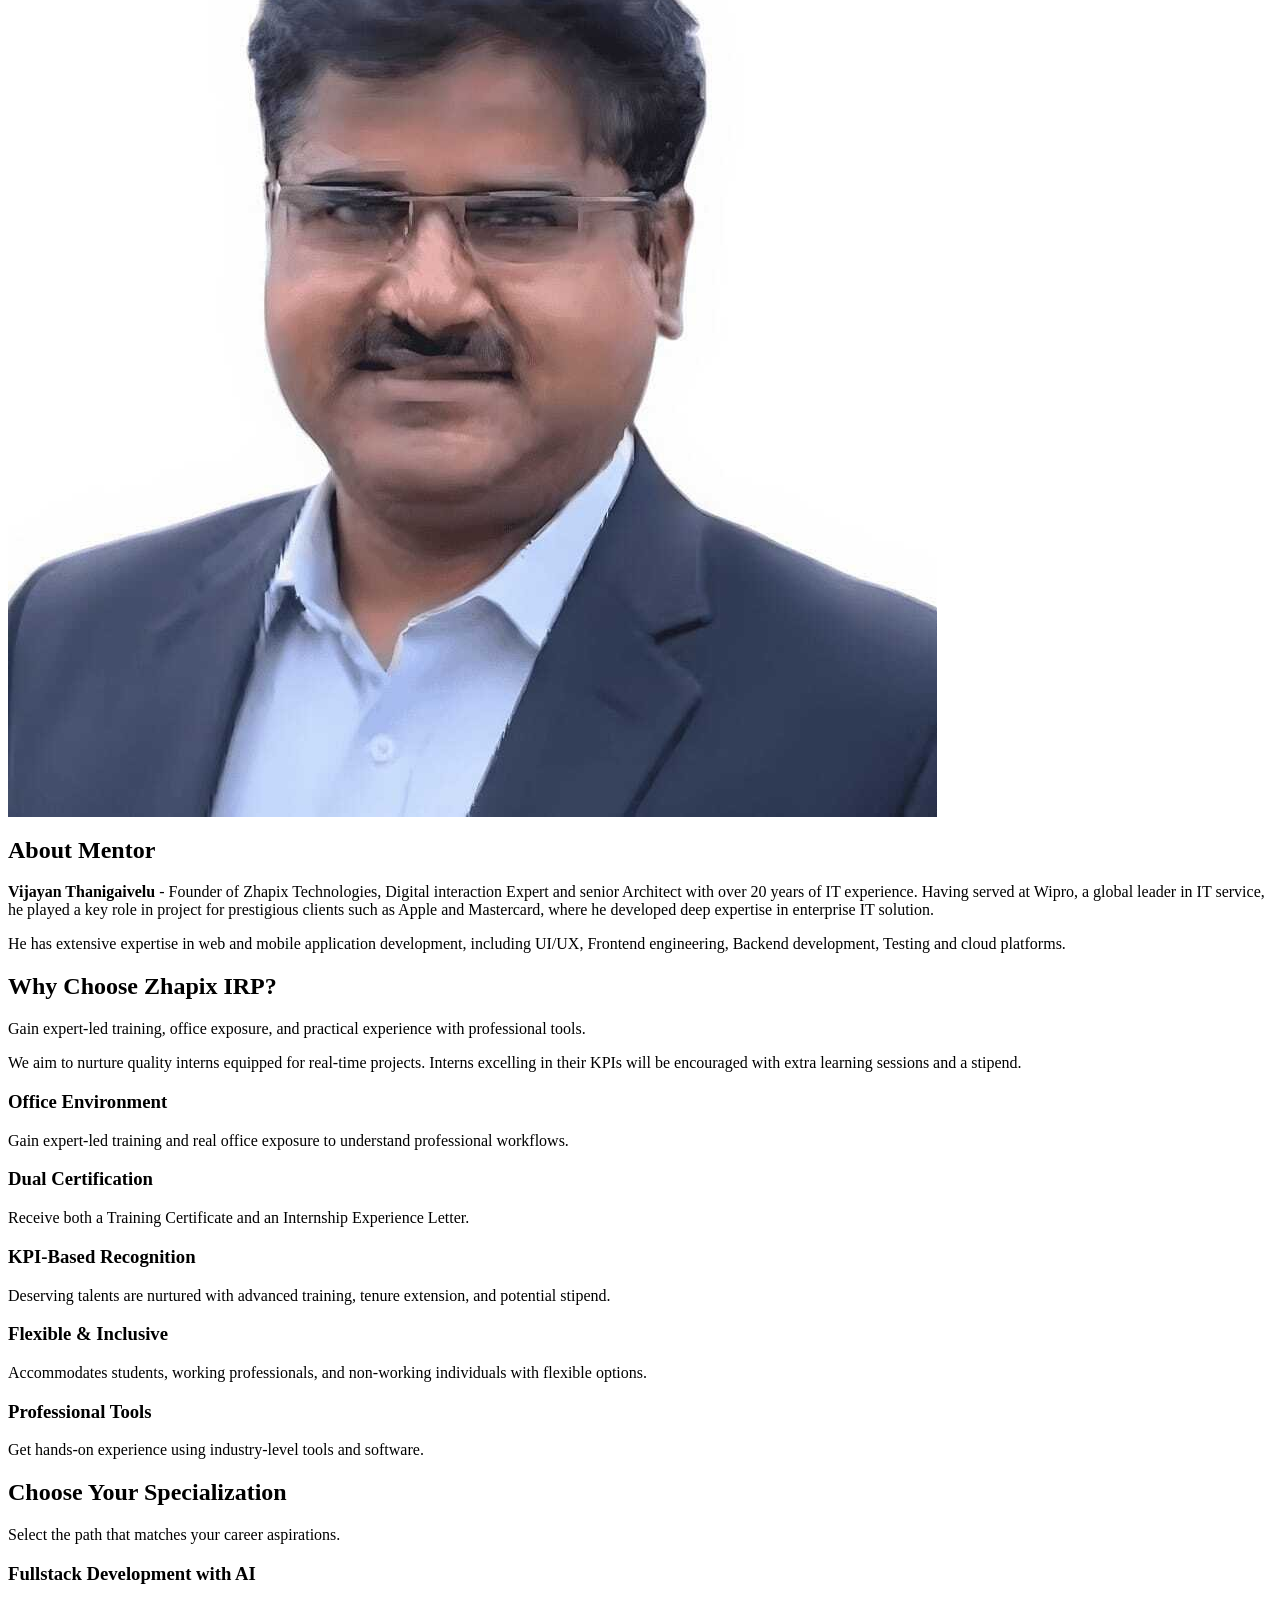
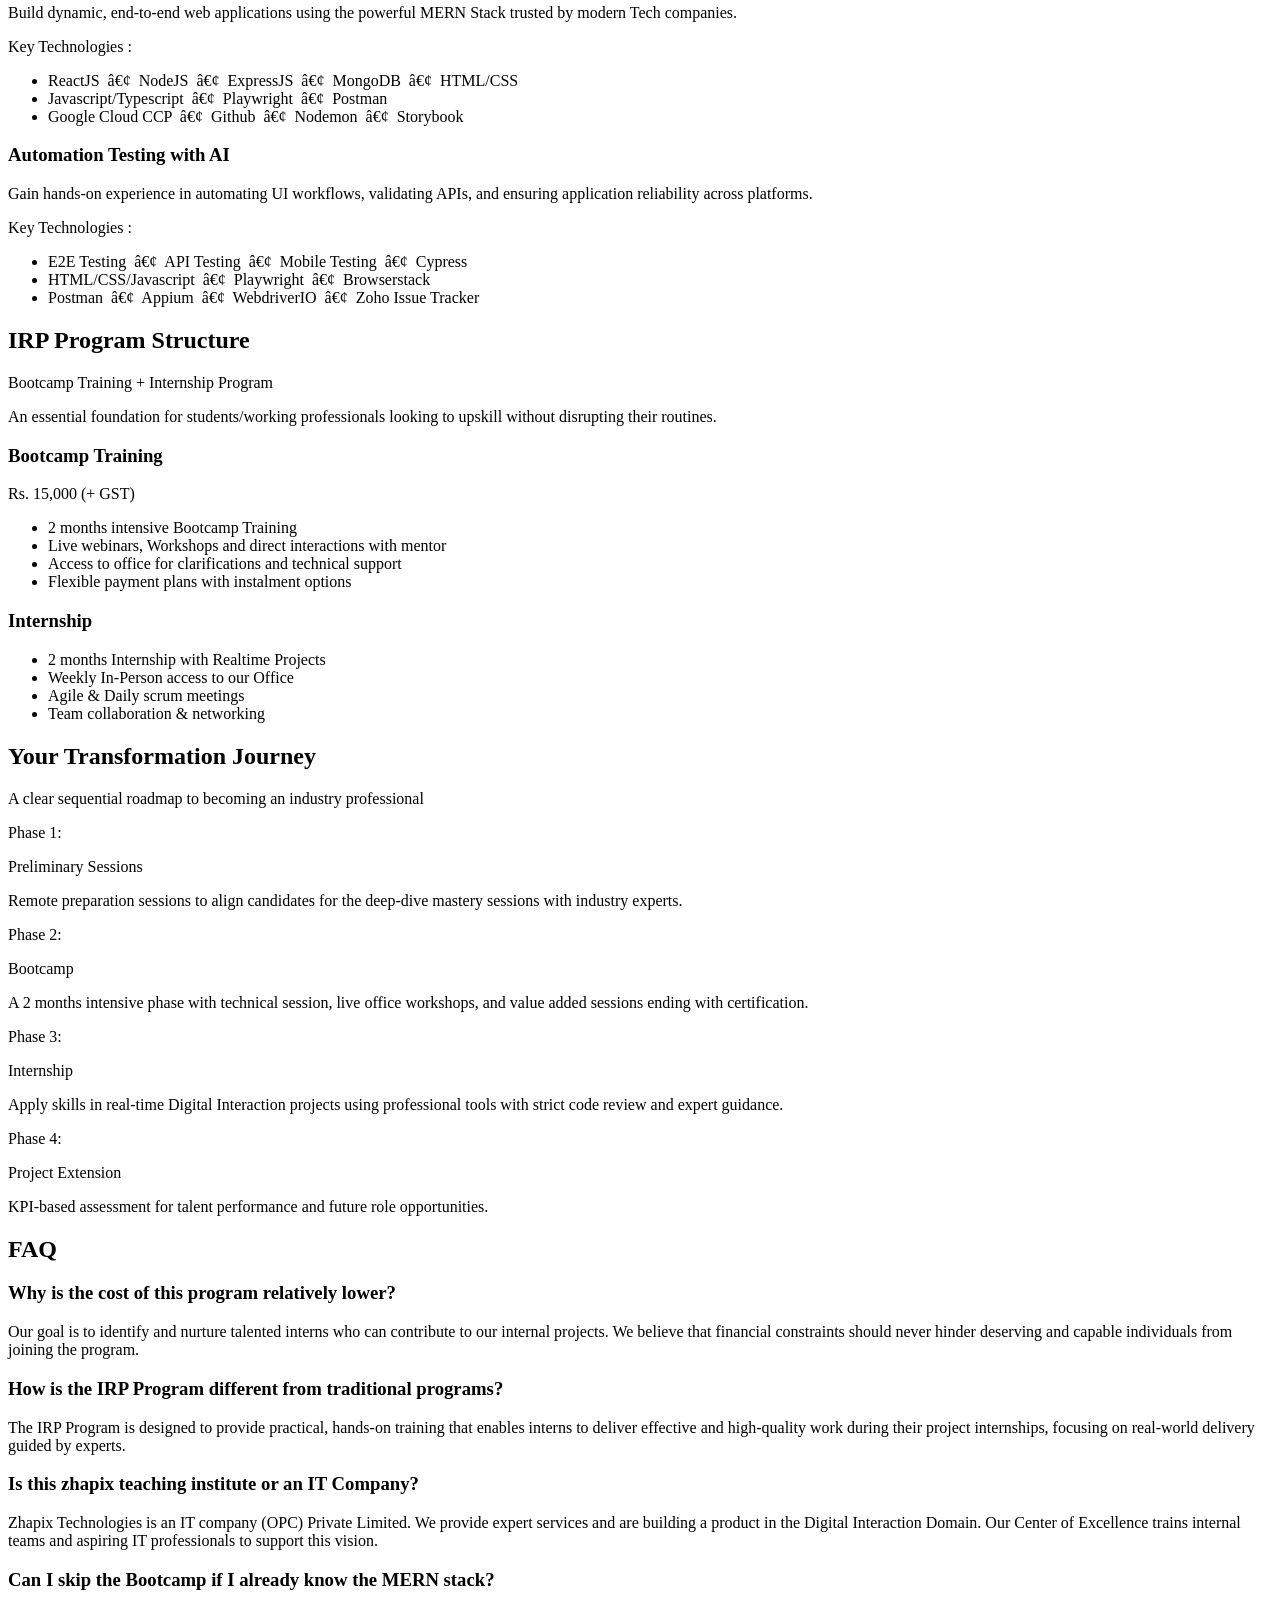
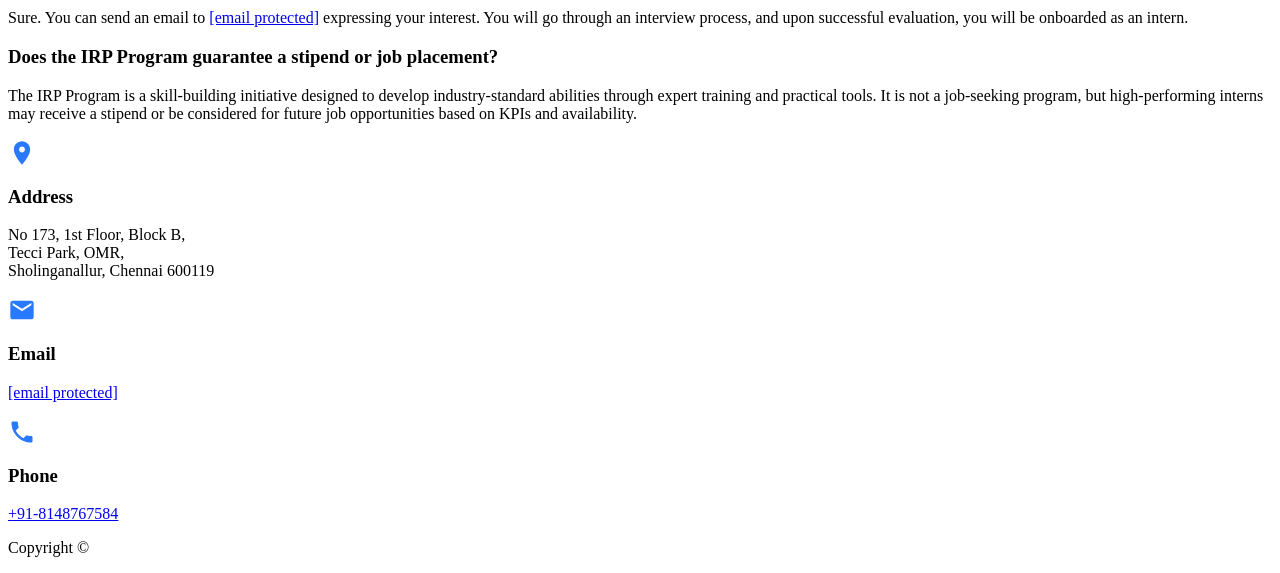
==== commit 5809014b: "pr issue" ====
--- a/industry-readiness-local.html
+++ b/industry-readiness-local.html
@@ -1,4 +1,4 @@
-<!DOCTYPE html>
+<!---<!DOCTYPE html>
 <html lang="en">
 <head>
   <meta charset="UTF-8" />
